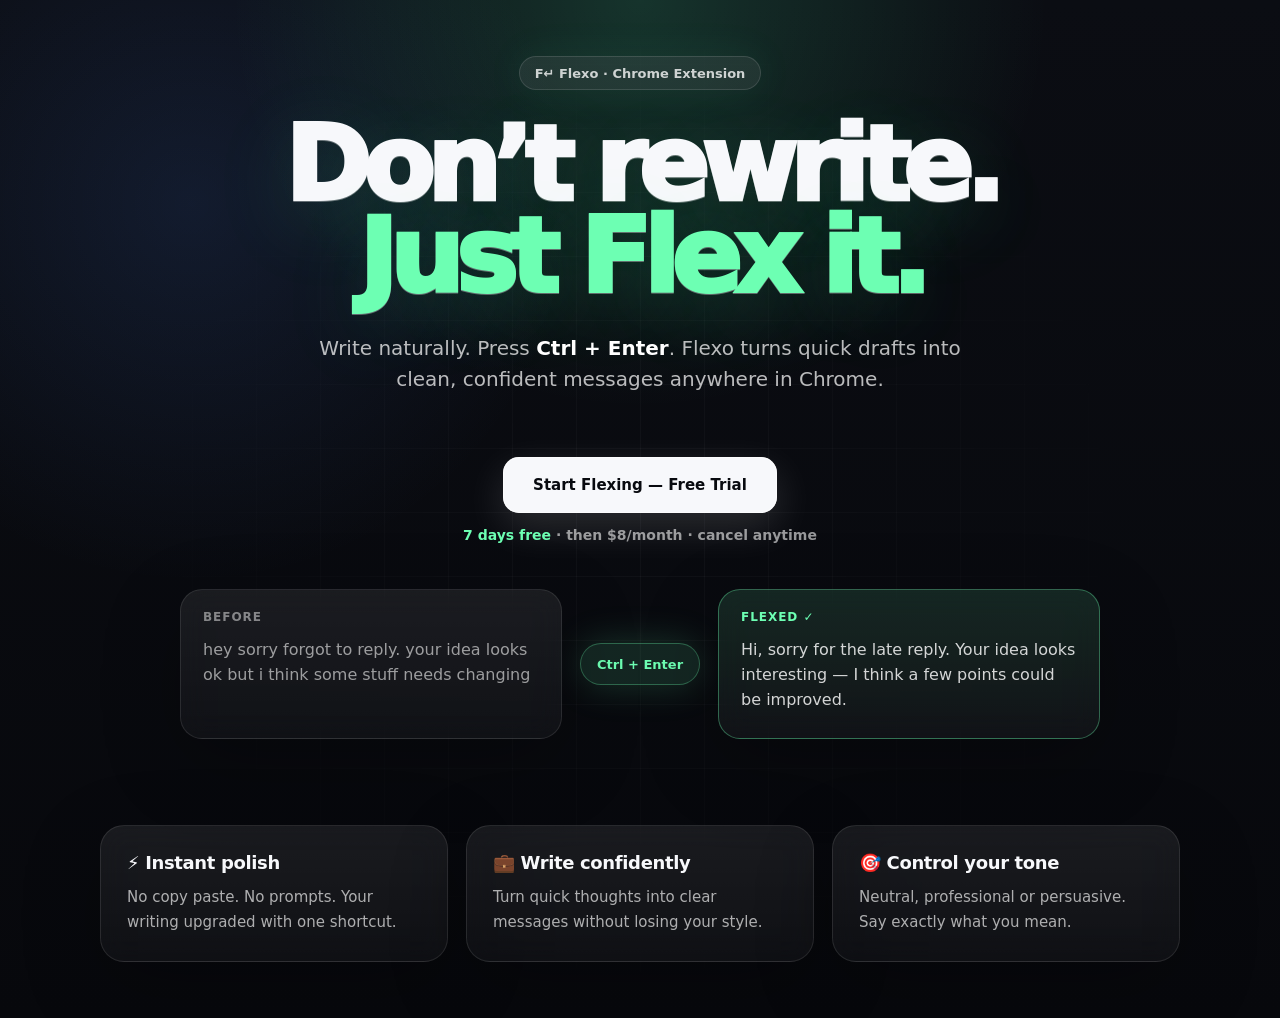
==== index.html @ 0869d2b8 "landing_page_V2" ====
<!DOCTYPE html>
<html lang="en">

<head>
  <meta charset="UTF-8" />
  <meta name="viewport" content="width=device-width, initial-scale=1.0" />

  <title>Flexo — The Writing Reflex</title>

  <meta 
    name="description" 
    content="Write naturally. Press Ctrl + Enter. Flexo instantly improves your text anywhere in Chrome."
  />

  <link rel="stylesheet" href="./style.css" />
</head>

<body>

  <main class="hero">

    <div class="hero-inner">


      <!-- BRAND -->
      <div class="badge">
        F↵ Flexo · Chrome Extension
      </div>


      <!-- HERO -->
      <h1>
        Don’t rewrite.<br />
        <span>Just Flex it.</span>
      </h1>


      <p class="subtitle">
        Write naturally.
        Press <strong>Ctrl + Enter</strong>.
        Flexo turns quick drafts into clean, confident messages anywhere in Chrome.
      </p>


      <!-- CTA -->
      <div class="cta-row">

        <a href="#" class="btn-primary">
          Start Flexing — Free Trial
        </a>

        <div class="trial">
          <strong>7 days free</strong> · then $8/month · cancel anytime
        </div>

      </div>


<!-- QUICK DEMO -->
<div class="demo-box">

  <div class="demo-card demo-before">
    <div class="demo-label">Before</div>
    <p>
      hey sorry forgot to reply. your idea looks ok but i think some stuff needs changing
    </p>
  </div>

  <div class="shortcut">
    <span>Ctrl + Enter</span>
  </div>

  <div class="demo-card demo-after">
    <div class="demo-label">Flexed ✓</div>
    <p>
      Hi, sorry for the late reply. Your idea looks interesting — I think a few points could be improved.
    </p>
  </div>

</div>



      <!-- BENEFITS -->
      <div class="tones">


        <div class="tone-card">

          <h3>⚡ Instant polish</h3>

          <p>
            No copy paste. No prompts.
            Your writing upgraded with one shortcut.
          </p>

        </div>


        <div class="tone-card">

          <h3>💼 Write confidently</h3>

          <p>
            Turn quick thoughts into clear messages without losing your style.
          </p>

        </div>


        <div class="tone-card">

          <h3>🎯 Control your tone</h3>

          <p>
            Neutral, professional or persuasive.
            Say exactly what you mean.
          </p>

        </div>


      </div>


    </div>

  </main>

</body>

</html>
---- style.css ----
* {
  box-sizing: border-box;
}

html,
body {
  margin: 0;
  padding: 0;
  background: #080a0f;
  color: #f7f8fb;
  font-family: Inter, system-ui, -apple-system, BlinkMacSystemFont, "Segoe UI", sans-serif;
}

body {
  min-height: 100vh;
  overflow-x: hidden;
  background:
    radial-gradient(circle at 50% 0%, rgba(79, 255, 176, 0.16), transparent 34%),
    radial-gradient(circle at 15% 20%, rgba(80, 140, 255, 0.12), transparent 28%),
    linear-gradient(180deg, #0b0d13 0%, #07080c 100%);
}

.hero {
  width: 100%;
  min-height: 100vh;
  display: flex;
  align-items: center;
  justify-content: center;
  padding: 56px 24px;
  position: relative;
}

.hero::before {
  content: "";
  position: absolute;
  inset: 0;
  background-image:
    linear-gradient(rgba(255,255,255,0.035) 1px, transparent 1px),
    linear-gradient(90deg, rgba(255,255,255,0.035) 1px, transparent 1px);
  background-size: 64px 64px;
  mask-image: radial-gradient(circle at center, black, transparent 68%);
  pointer-events: none;
}

.hero-inner {
  width: 100%;
  max-width: 1080px;
  display: flex;
  flex-direction: column;
  align-items: center;
  text-align: center;
  position: relative;
  z-index: 1;
}

.badge {
  display: inline-flex;
  align-items: center;
  justify-content: center;
  height: 34px;
  padding: 0 15px;
  border-radius: 999px;
  background: rgba(255,255,255,0.07);
  border: 1px solid rgba(255,255,255,0.12);
  color: rgba(255,255,255,0.78);
  font-size: 13px;
  font-weight: 800;
  margin-bottom: 30px;
  box-shadow: 0 0 40px rgba(79,255,176,0.08);
}

h1 {
  margin: 0;
  max-width: 980px;
  font-size: clamp(56px, 8.8vw, 104px);
  line-height: 0.88;
  letter-spacing: -0.075em;
  font-weight: 950;
  text-wrap: balance;
  text-shadow:
    0 1px 0 rgba(255,255,255,0.35),
    0 20px 80px rgba(79,255,176,0.16);
}

h1 span {
  color: #6dffb3;
}

.subtitle {
  margin-top: 30px;
  max-width: 700px;
  color: rgba(255,255,255,0.72);
  font-size: 20px;
  line-height: 1.55;
  font-weight: 500;
}

.subtitle strong {
  color: #ffffff;
  font-weight: 800;
}

.cta-row {
  margin-top: 42px;
  display: flex;
  flex-direction: column;
  align-items: center;
  gap: 14px;
}

.btn-primary {
  display: inline-flex;
  align-items: center;
  justify-content: center;
  height: 56px;
  padding: 0 30px;
  border-radius: 16px;
  background: #f7f8fb;
  color: #080a0f;
  text-decoration: none;
  font-size: 15px;
  font-weight: 900;
  box-shadow:
    0 14px 40px rgba(255,255,255,0.14),
    0 0 0 1px rgba(255,255,255,0.65) inset;
  transition:
    transform 140ms ease,
    box-shadow 140ms ease,
    opacity 140ms ease;
}

.btn-primary:hover {
  transform: translateY(-2px);
  opacity: 0.96;
  box-shadow:
    0 18px 60px rgba(109,255,179,0.22),
    0 0 0 1px rgba(255,255,255,0.8) inset;
}

.trial {
  color: rgba(255,255,255,0.58);
  font-size: 14px;
  font-weight: 700;
}

.trial strong {
  color: #6dffb3;
}

.demo-box {
  width: 100%;
  max-width: 920px;
  margin-top: 46px;

  display: grid;
  grid-template-columns: 1fr auto 1fr;
  align-items: center;
  gap: 18px;
}

.demo-card {
  min-height: 150px;
  padding: 20px 22px;

  border-radius: 22px;

  background:
    linear-gradient(180deg, rgba(255,255,255,0.075), rgba(255,255,255,0.035));

  border: 1px solid rgba(255,255,255,0.1);

  text-align: left;

  box-shadow: 0 24px 80px rgba(0,0,0,0.24);
  backdrop-filter: blur(14px);
}

.demo-label {
  margin-bottom: 14px;

  color: rgba(255,255,255,0.48);

  font-size: 12px;
  font-weight: 900;
  text-transform: uppercase;
  letter-spacing: 0.08em;
}

.demo-card p {
  margin: 0;

  color: rgba(255,255,255,0.82);

  font-size: 16px;
  line-height: 1.55;
  font-weight: 500;
}

.demo-before p {
  color: rgba(255,255,255,0.58);
}

.demo-after {
  border-color: rgba(109,255,179,0.35);

  background:
    linear-gradient(180deg, rgba(109,255,179,0.12), rgba(255,255,255,0.04));
}

.demo-after .demo-label {
  color: #6dffb3;
}

.shortcut {
  display: flex;
  align-items: center;
  justify-content: center;
}

.shortcut span {
  display: inline-flex;
  align-items: center;
  justify-content: center;

  height: 42px;
  padding: 0 16px;

  border-radius: 999px;

  background: rgba(109,255,179,0.12);
  border: 1px solid rgba(109,255,179,0.3);

  color: #6dffb3;

  font-size: 13px;
  font-weight: 900;

  white-space: nowrap;

  box-shadow: 0 0 38px rgba(109,255,179,0.18);
}

.tones {
  width: 100%;
  margin-top: 86px;
  display: grid;
  grid-template-columns: repeat(3, 1fr);
  gap: 18px;
}

.tone-card {
  padding: 26px;
  border-radius: 24px;
  background:
    linear-gradient(180deg, rgba(255,255,255,0.075), rgba(255,255,255,0.035));
  border: 1px solid rgba(255,255,255,0.1);
  text-align: left;
  backdrop-filter: blur(14px);
  box-shadow: 0 24px 80px rgba(0,0,0,0.24);
  transition:
    transform 140ms ease,
    border-color 140ms ease,
    background 140ms ease;
}

.tone-card:hover {
  transform: translateY(-4px);
  border-color: rgba(109,255,179,0.35);
  background:
    linear-gradient(180deg, rgba(109,255,179,0.1), rgba(255,255,255,0.035));
}

.tone-card h3 {
  margin: 0 0 12px 0;
  font-size: 18px;
  font-weight: 900;
  letter-spacing: -0.02em;
}

.tone-card p {
  margin: 0;
  color: rgba(255,255,255,0.66);
  font-size: 15px;
  line-height: 1.65;
}

@media (max-width: 860px) {
  .hero {
    padding: 42px 18px;
  }
  
  .demo-box {
  grid-template-columns: 1fr;
  margin-top: 38px;
}

.shortcut {
  transform: rotate(90deg);
}

.shortcut span {
  transform: rotate(-90deg);
}

  h1 {
    font-size: clamp(46px, 14vw, 74px);
    letter-spacing: -0.065em;
  }

  .subtitle {
    font-size: 18px;
  }

  .tones {
    grid-template-columns: 1fr;
    margin-top: 64px;
  }
}
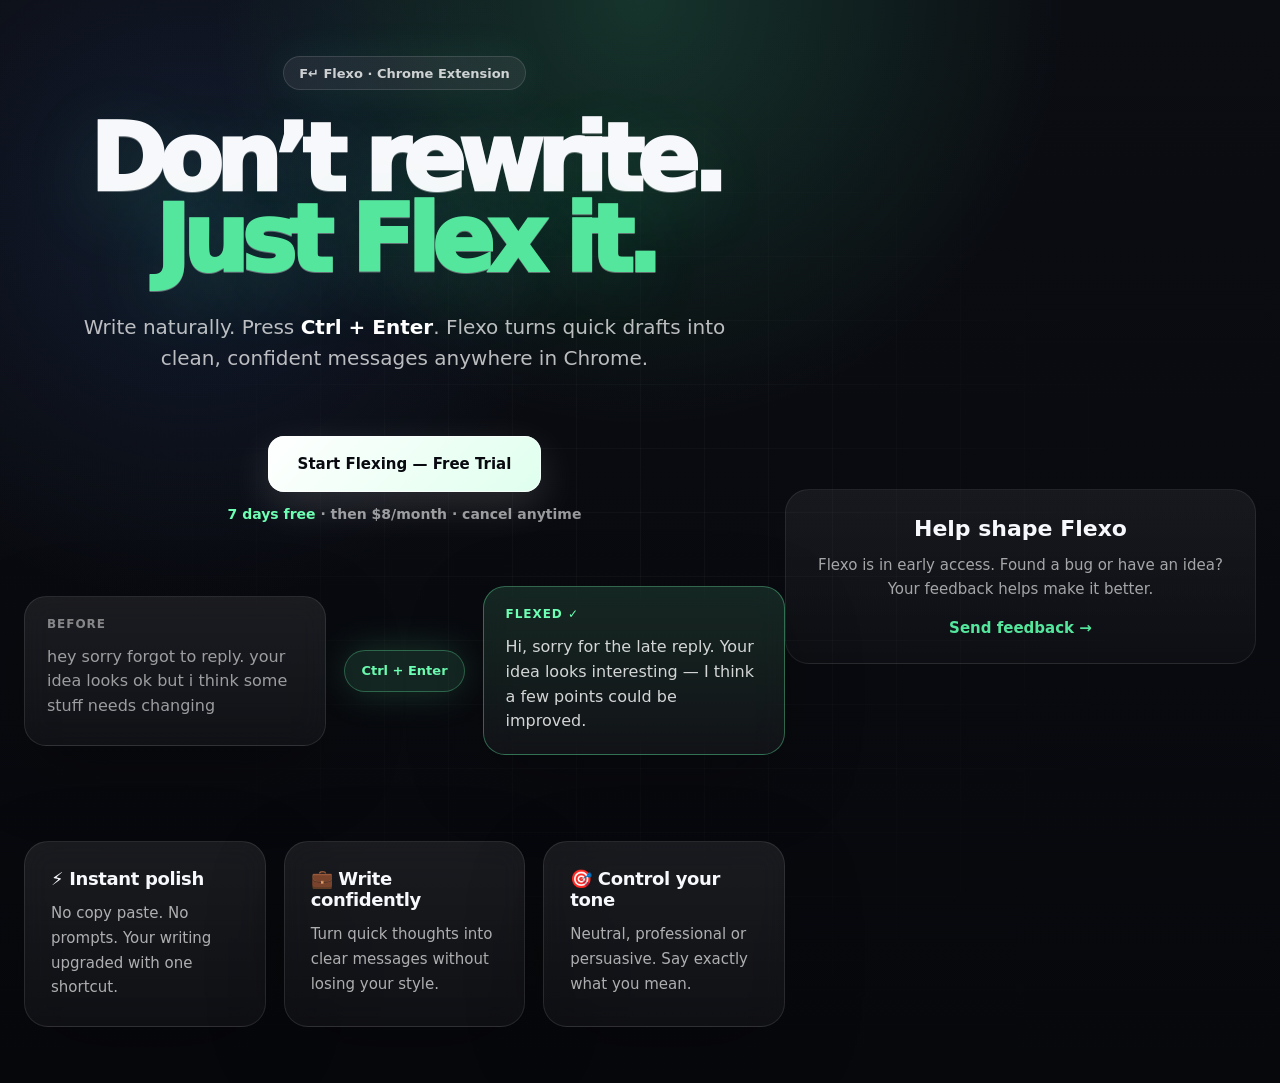
==== commit 3ab75029: "landing_page feedback" ====
--- a/index.html
+++ b/index.html
@@ -123,6 +123,30 @@
       </div>
 
 
+      </div>
+
+
+      <!-- FEEDBACK -->
+      <div class="feedback-box">
+
+        <h3>Help shape Flexo</h3>
+
+        <p>
+          Flexo is in early access. Found a bug or have an idea?
+          Your feedback helps make it better.
+        </p>
+
+        <a href="info.flexo@proton.me">
+          Send feedback →
+        </a>
+
+      </div>
+
+
+    </div>
+
+  </main>
+  
     </div>
 
   </main>
--- a/style.css
+++ b/style.css
@@ -72,7 +72,7 @@
 h1 {
   margin: 0;
   max-width: 980px;
-  font-size: clamp(56px, 8.8vw, 104px);
+  font-size: clamp(54px, 8vw, 92px);
   line-height: 0.88;
   letter-spacing: -0.075em;
   font-weight: 950;
@@ -83,7 +83,7 @@
 }
 
 h1 span {
-  color: #6dffb3;
+  color: #55e69d;
 }
 
 .subtitle {
@@ -108,6 +108,56 @@
   gap: 14px;
 }
 
+.feedback-box {
+  margin-top: 70px;
+
+  max-width: 520px;
+
+  padding: 26px;
+
+  border-radius: 24px;
+
+  background:
+    linear-gradient(180deg, rgba(255,255,255,0.06), rgba(255,255,255,0.025));
+
+  border: 1px solid rgba(255,255,255,0.08);
+
+  text-align: center;
+}
+
+.feedback-box h3 {
+  margin: 0 0 12px 0;
+
+  font-size: 22px;
+  font-weight: 900;
+}
+
+.feedback-box p {
+  margin: 0;
+
+  color: rgba(255,255,255,0.62);
+
+  font-size: 15px;
+  line-height: 1.6;
+}
+
+.feedback-box a {
+  display: inline-flex;
+
+  margin-top: 18px;
+
+  color: #55e69d;
+
+  font-size: 15px;
+  font-weight: 850;
+
+  text-decoration: none;
+}
+
+.feedback-box a:hover {
+  opacity: 0.8;
+}
+
 .btn-primary {
   display: inline-flex;
   align-items: center;
@@ -127,6 +177,7 @@
     transform 140ms ease,
     box-shadow 140ms ease,
     opacity 140ms ease;
+	background: linear-gradient(135deg,#ffffff,#dfffee);
 }
 
 .btn-primary:hover {
@@ -150,7 +201,7 @@
 .demo-box {
   width: 100%;
   max-width: 920px;
-  margin-top: 46px;
+  margin-top: 64px;
 
   display: grid;
   grid-template-columns: 1fr auto 1fr;
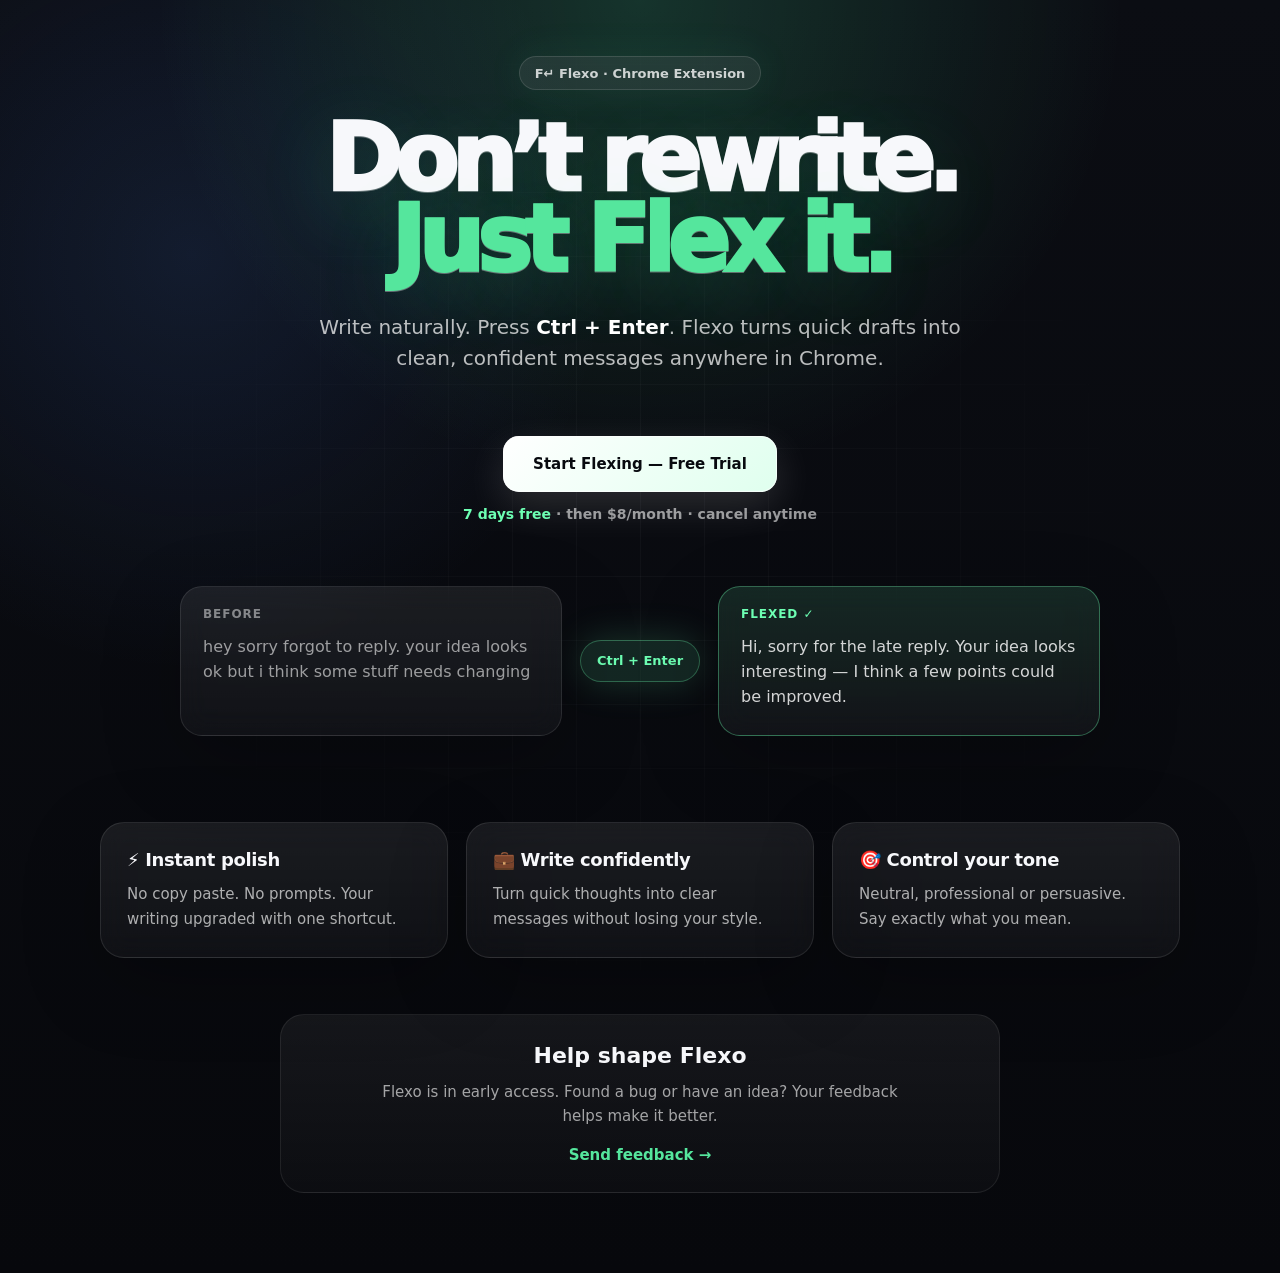
==== commit 780619a9: "landing_page feedbackV3" ====
--- a/index.html
+++ b/index.html
@@ -122,35 +122,25 @@
 
       </div>
 
-
-      </div>
-
-
-      <!-- FEEDBACK -->
-      <div class="feedback-box">
-
-        <h3>Help shape Flexo</h3>
-
-        <p>
-          Flexo is in early access. Found a bug or have an idea?
-          Your feedback helps make it better.
-        </p>
-
-        <a href="info.flexo@proton.me">
-          Send feedback →
-        </a>
-
-      </div>
-
-
-    </div>
-
-  </main>
-  
     </div>
 
   </main>
 
+<section class="feedback-section">
+  <div class="feedback-box">
+    <h3>Help shape Flexo</h3>
+
+    <p>
+      Flexo is in early access. Found a bug or have an idea?
+      Your feedback helps make it better.
+    </p>
+
+    <a href="mailto:info.flexo@proton.me">
+      Send feedback →
+    </a>
+  </div>
+</section>
+
 </body>
 
 </html>
--- a/style.css
+++ b/style.css
@@ -108,12 +108,19 @@
   gap: 14px;
 }
 
+.feedback-section {
+  width: 100%;
+  padding: 0 24px 80px;
+
+  display: flex;
+  justify-content: center;
+}
+
 .feedback-box {
-  margin-top: 70px;
-
-  max-width: 520px;
-
-  padding: 26px;
+  width: 100%;
+  max-width: 720px;
+
+  padding: 28px;
 
   border-radius: 24px;
 
@@ -133,7 +140,9 @@
 }
 
 .feedback-box p {
-  margin: 0;
+  margin: 0 auto;
+
+  max-width: 520px;
 
   color: rgba(255,255,255,0.62);
 
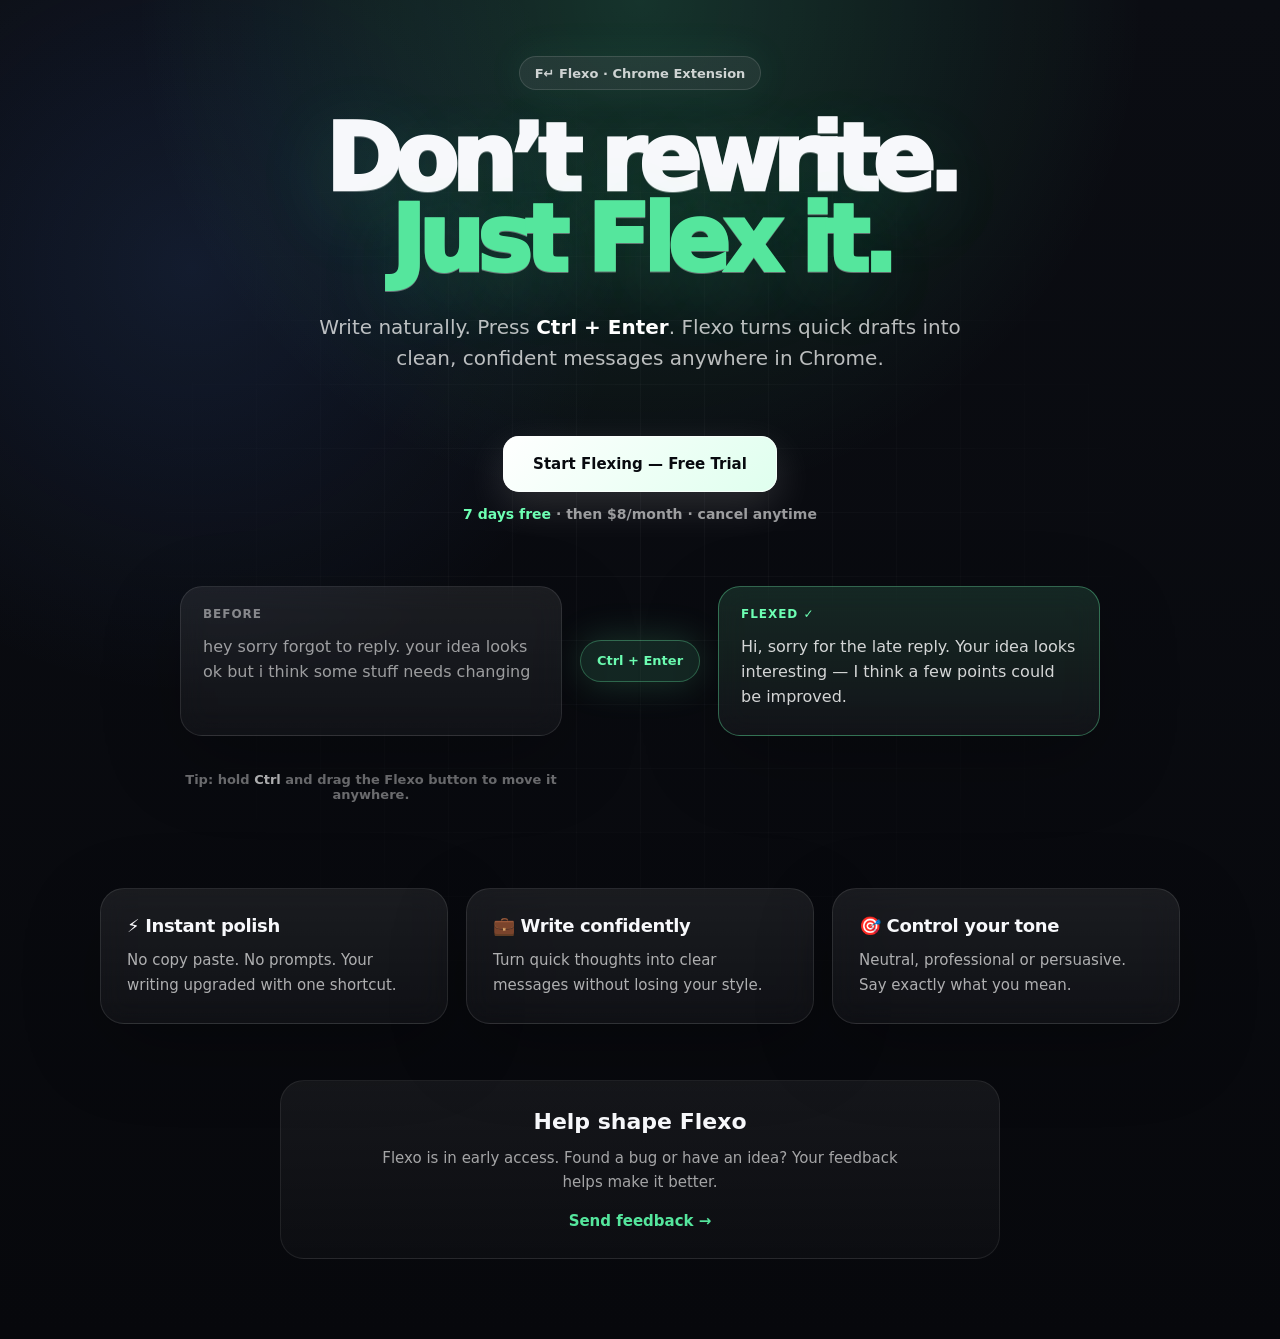
==== commit 10e10030: "landing_page feedbackV6" ====
--- a/index.html
+++ b/index.html
@@ -77,6 +77,10 @@
     </p>
   </div>
 
+<p class="drag-note">
+  Tip: hold <strong>Ctrl</strong> and drag the Flexo button to move it anywhere.
+</p>
+
 </div>
 
 
--- a/style.css
+++ b/style.css
@@ -167,6 +167,22 @@
   opacity: 0.8;
 }
 
+.drag-note {
+  margin: 18px 0 0;
+
+  color: rgba(255,255,255,0.42);
+
+  font-size: 13px;
+  font-weight: 650;
+
+  text-align: center;
+}
+
+.drag-note strong {
+  color: rgba(255,255,255,0.72);
+  font-weight: 850;
+}
+
 .btn-primary {
   display: inline-flex;
   align-items: center;
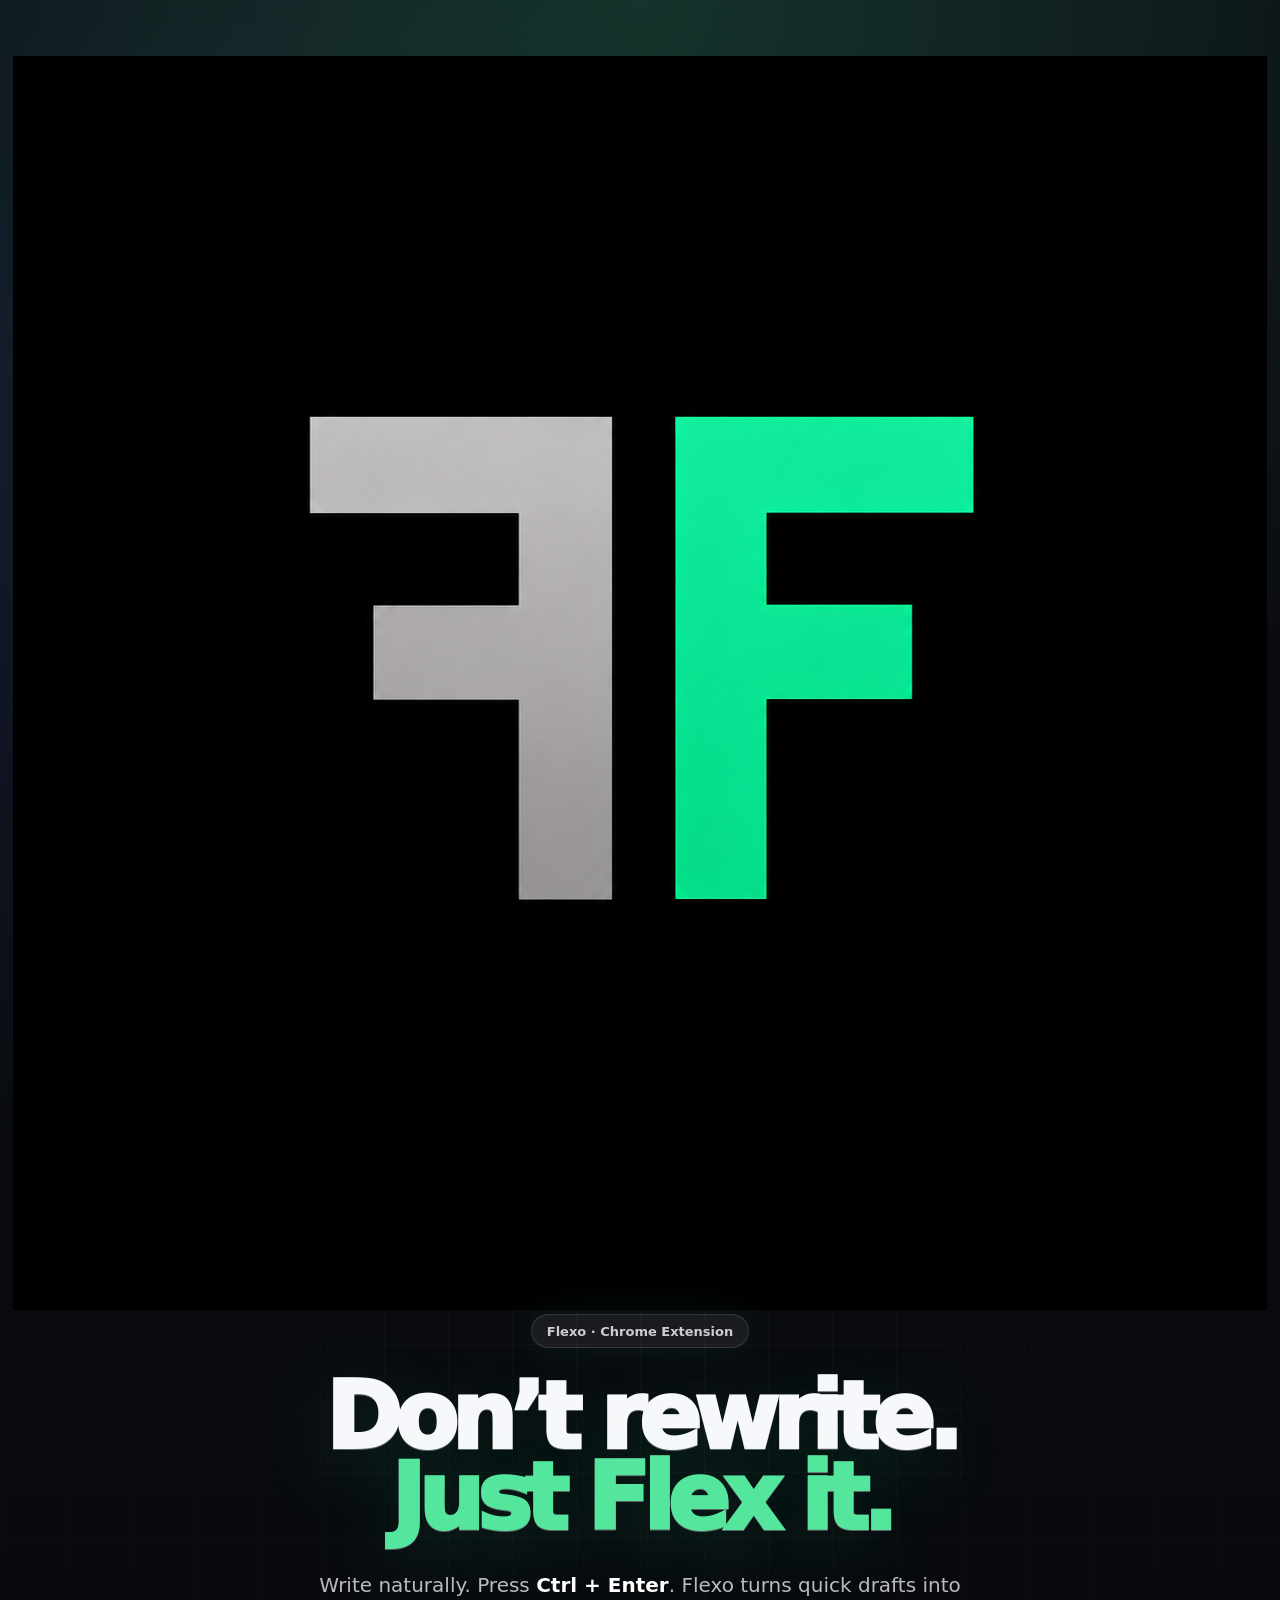
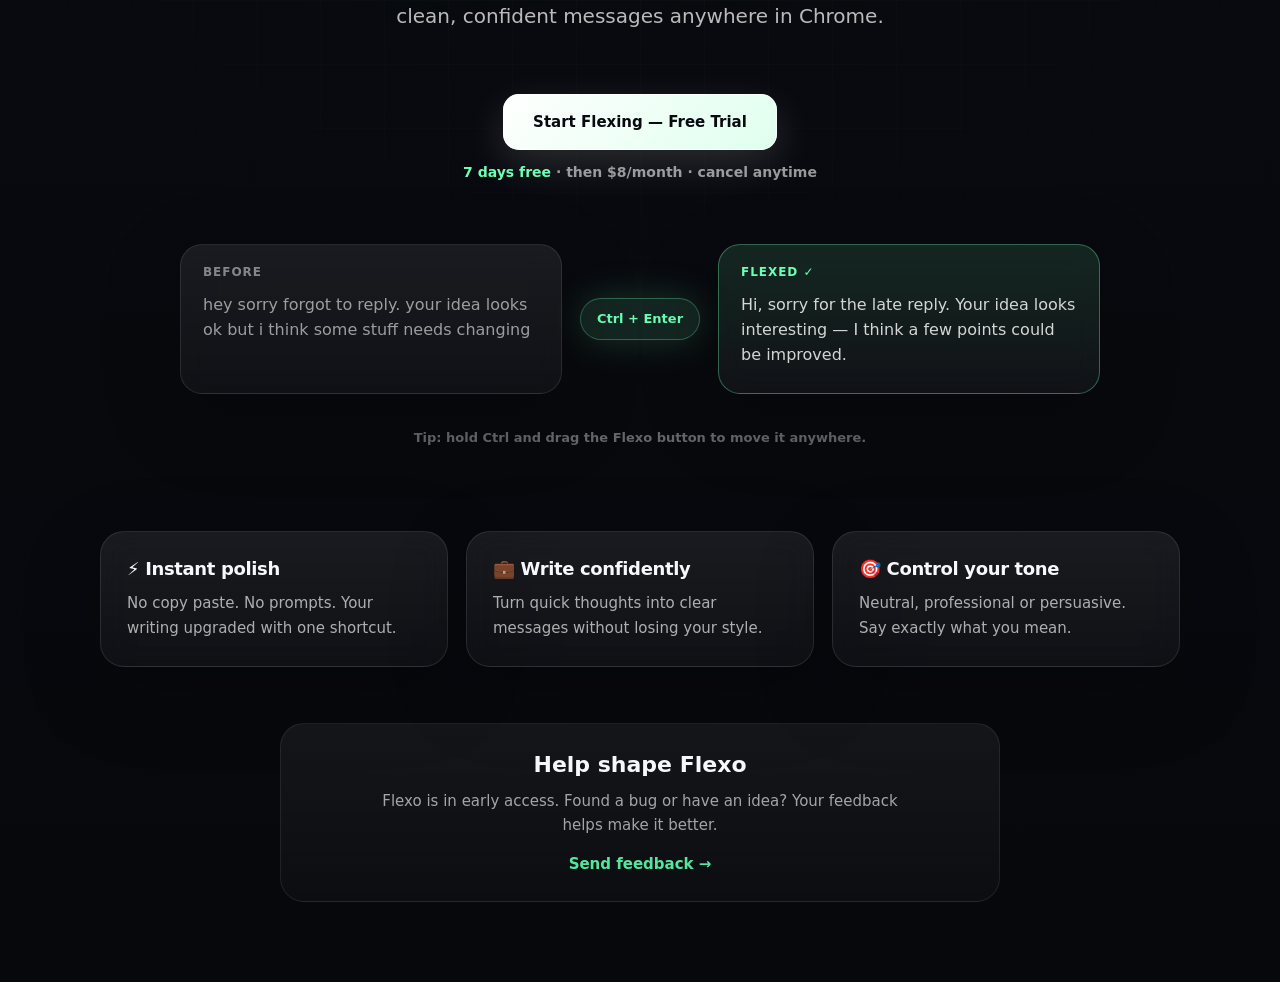
==== commit 15ef69a0: "update landingV6" ====
--- a/index.html
+++ b/index.html
@@ -22,10 +22,12 @@
     <div class="hero-inner">
 
 
-      <!-- BRAND -->
-      <div class="badge">
-        F↵ Flexo · Chrome Extension
-      </div>
+      <div class="brand">
+  <img src="./logo-flexo.png" alt="Flexo logo" class="brand-logo" />
+  <div class="badge">
+    Flexo · Chrome Extension
+  </div>
+</div>
 
 
       <!-- HERO -->
--- a/style.css
+++ b/style.css
@@ -168,19 +168,17 @@
 }
 
 .drag-note {
-  margin: 18px 0 0;
-
-  color: rgba(255,255,255,0.42);
+  grid-column: 1 / -1;
+
+  width: 100%;
+  margin: 18px auto 0;
+
+  color: rgba(255,255,255,0.38);
 
   font-size: 13px;
   font-weight: 650;
 
   text-align: center;
-}
-
-.drag-note strong {
-  color: rgba(255,255,255,0.72);
-  font-weight: 850;
 }
 
 .btn-primary {
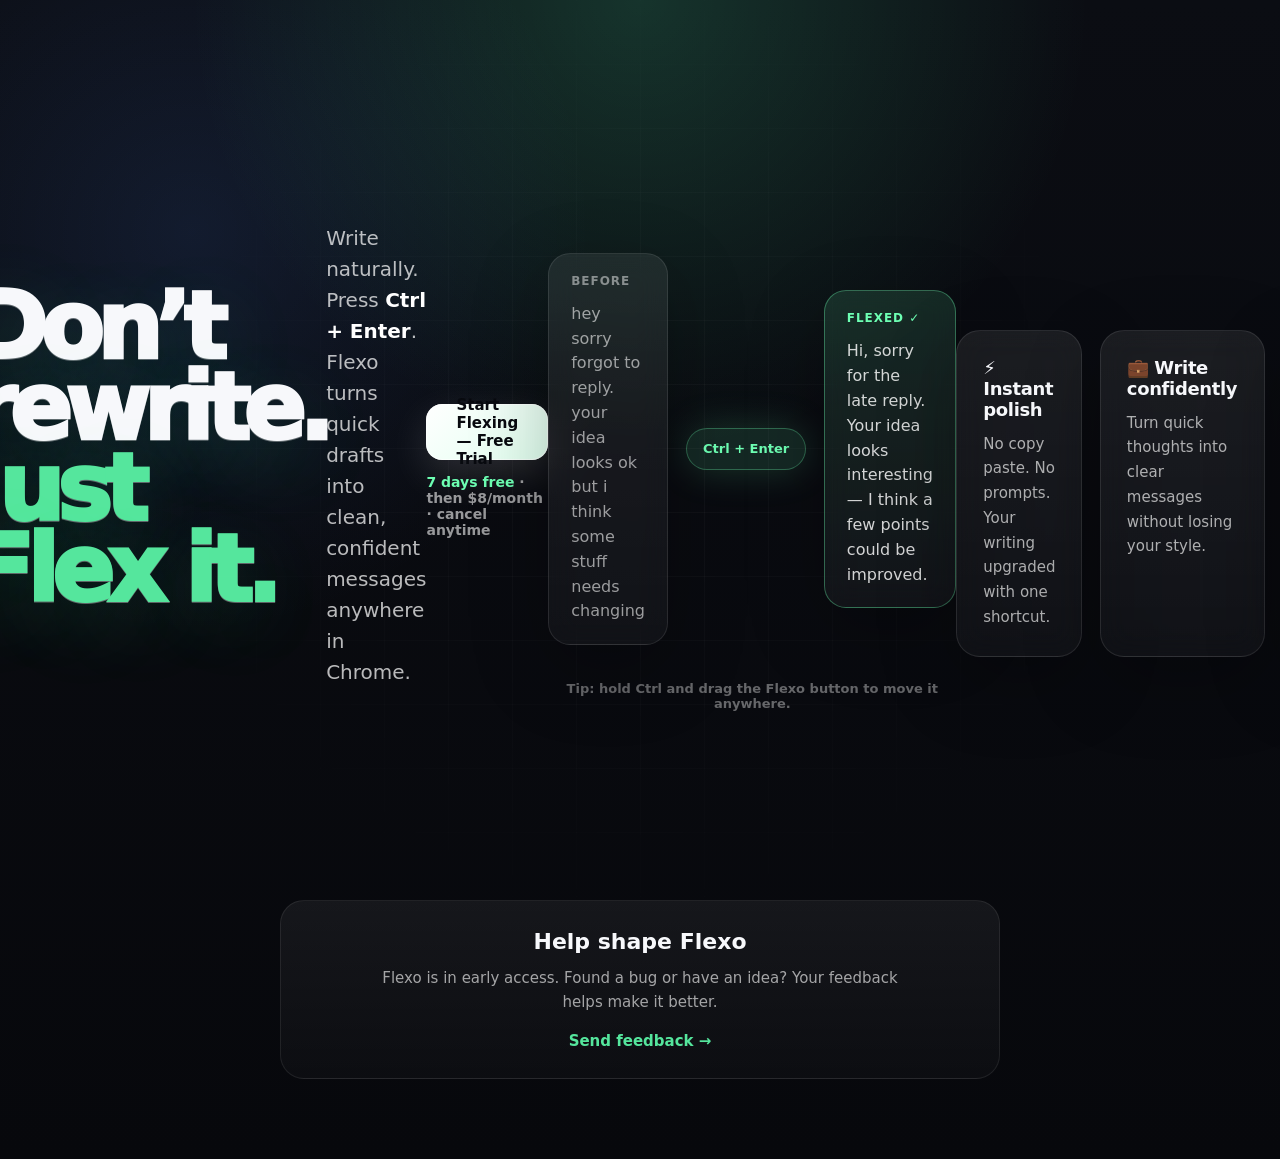
==== commit 6c94effc: "update landingV66666666666" ====
--- a/index.html
+++ b/index.html
@@ -24,8 +24,6 @@
 
       <div class="brand">
   <img src="./logo-flexo.png" alt="Flexo logo" class="brand-logo" />
-  <div class="badge">
-    Flexo · Chrome Extension
   </div>
 </div>
 
--- a/style.css
+++ b/style.css
@@ -65,7 +65,7 @@
   color: rgba(255,255,255,0.78);
   font-size: 13px;
   font-weight: 800;
-  margin-bottom: 30px;
+  margin-bottom: 0;
   box-shadow: 0 0 40px rgba(79,255,176,0.08);
 }
 
@@ -148,6 +148,23 @@
 
   font-size: 15px;
   line-height: 1.6;
+}
+
+.brand {
+  display: flex;
+  flex-direction: column;
+  align-items: center;
+
+  margin-bottom: 34px;
+}
+
+.brand-logo {
+  width: 118px;
+  height: auto;
+
+  margin-bottom: 0;
+
+  filter: drop-shadow(0 18px 46px rgba(85,230,157,0.22));
 }
 
 .feedback-box a {
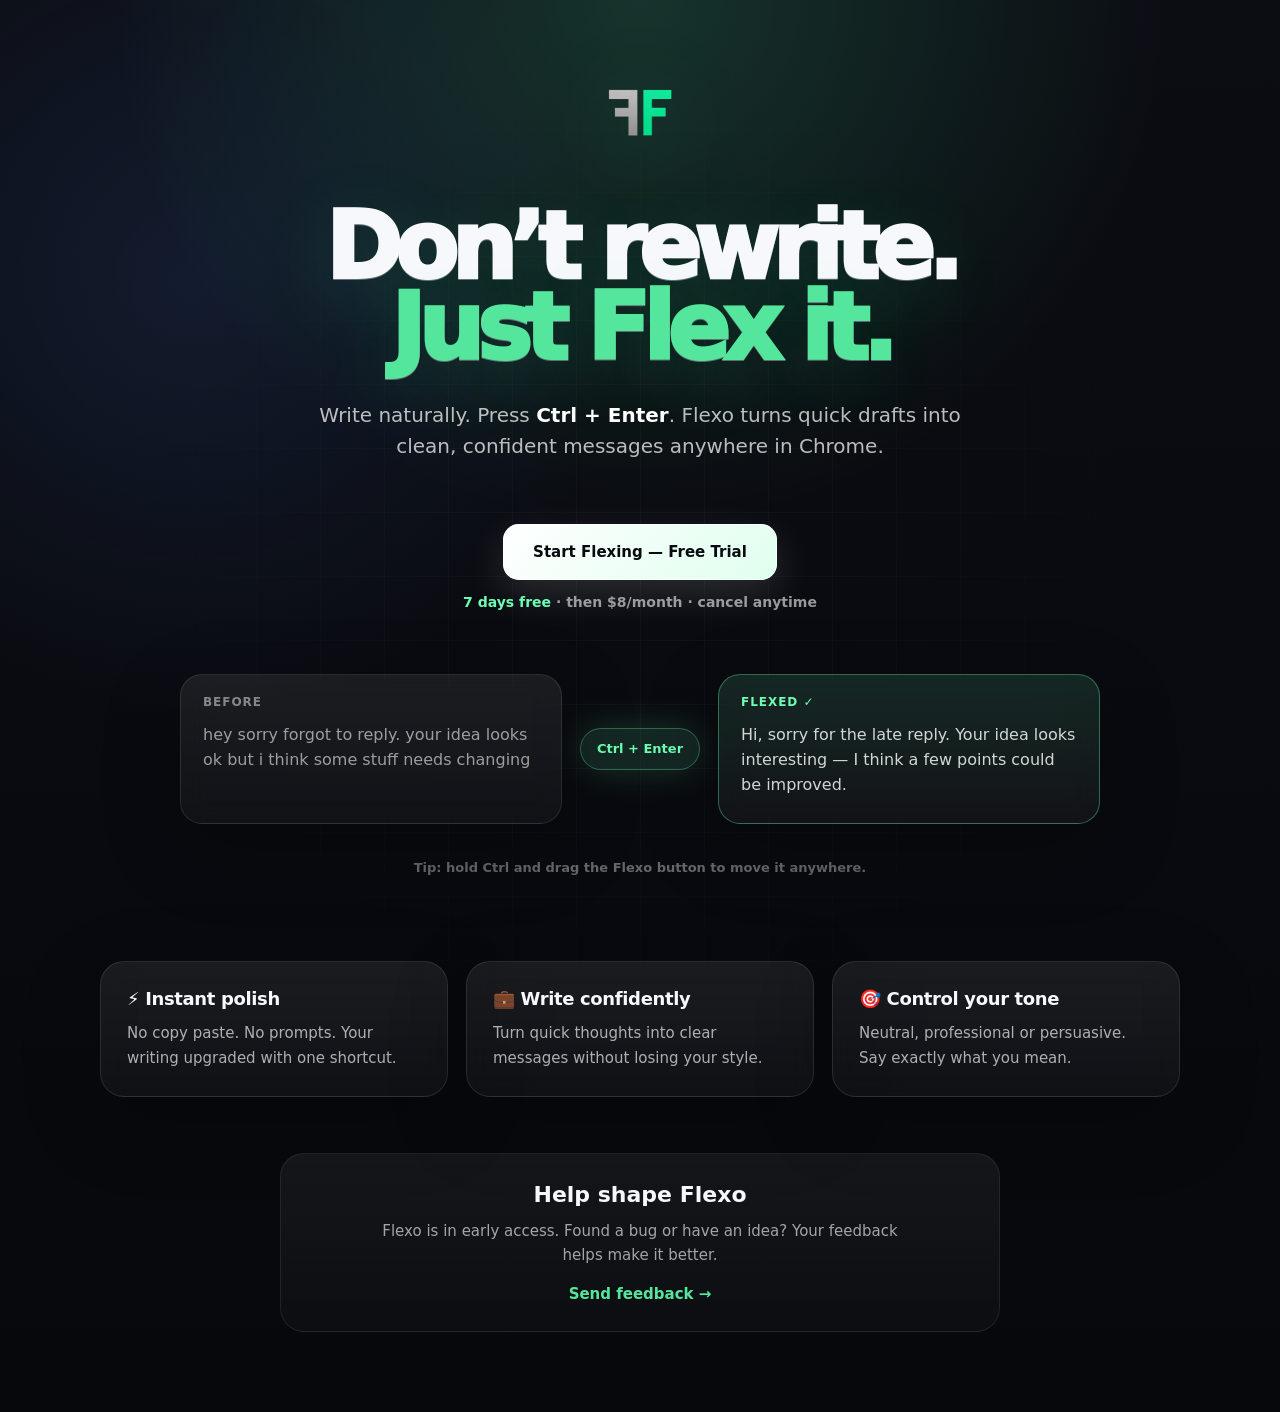
==== commit 45c2b99e: "update landingPage" ====
--- a/index.html
+++ b/index.html
@@ -22,9 +22,8 @@
     <div class="hero-inner">
 
 
-      <div class="brand">
+<div class="brand">
   <img src="./logo-flexo.png" alt="Flexo logo" class="brand-logo" />
-  </div>
 </div>
 
 
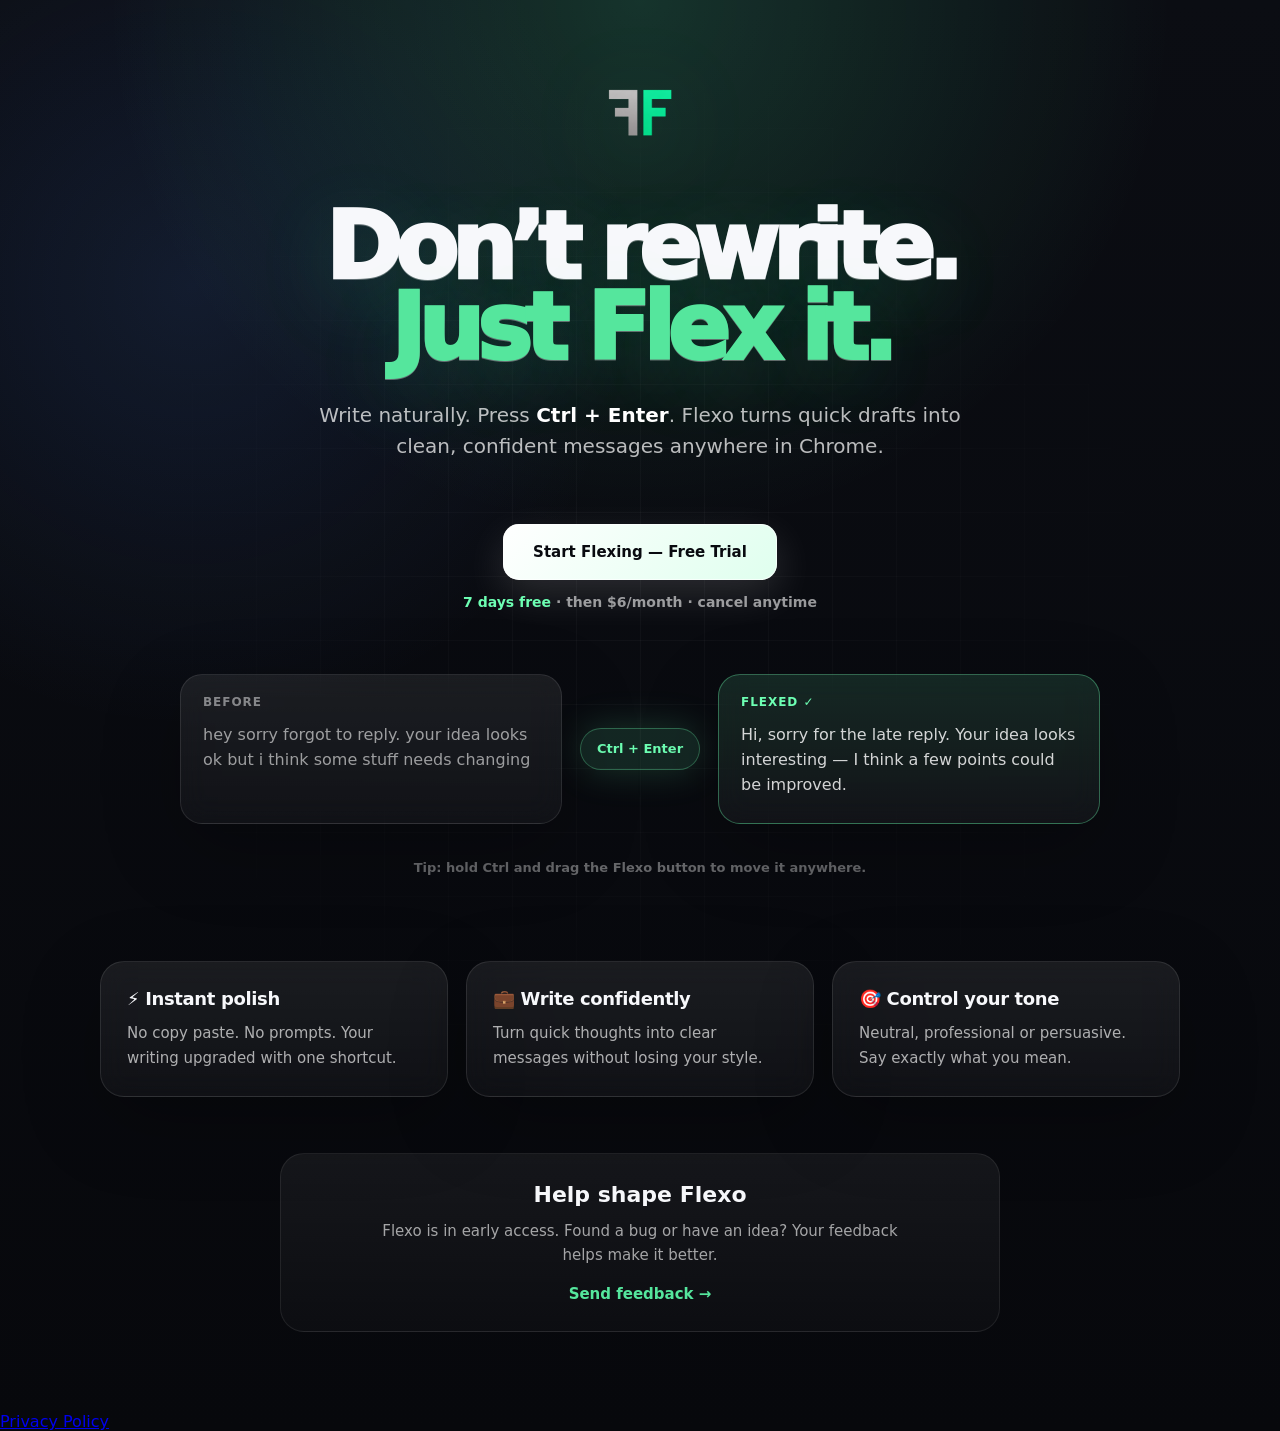
==== commit bfaa0cf6: "update landingPageV5675" ====
--- a/index.html
+++ b/index.html
@@ -49,7 +49,7 @@
         </a>
 
         <div class="trial">
-          <strong>7 days free</strong> · then $8/month · cancel anytime
+          <strong>7 days free</strong> · then $6/month · cancel anytime
         </div>
 
       </div>
@@ -144,6 +144,10 @@
   </div>
 </section>
 
+<footer>
+    <a href="privacy.html">Privacy Policy</a>
+</footer>
+
 </body>
 
 </html>
--- a/style.css
+++ b/style.css
@@ -406,4 +406,20 @@
     grid-template-columns: 1fr;
     margin-top: 64px;
   }
+}
+
+.footer {
+    text-align: center;
+    padding: 40px 20px;
+    opacity: 0.7;
+    font-size: 14px;
+}
+
+.footer a {
+    color: inherit;
+    text-decoration: none;
+}
+
+.footer a:hover {
+    text-decoration: underline;
 }
